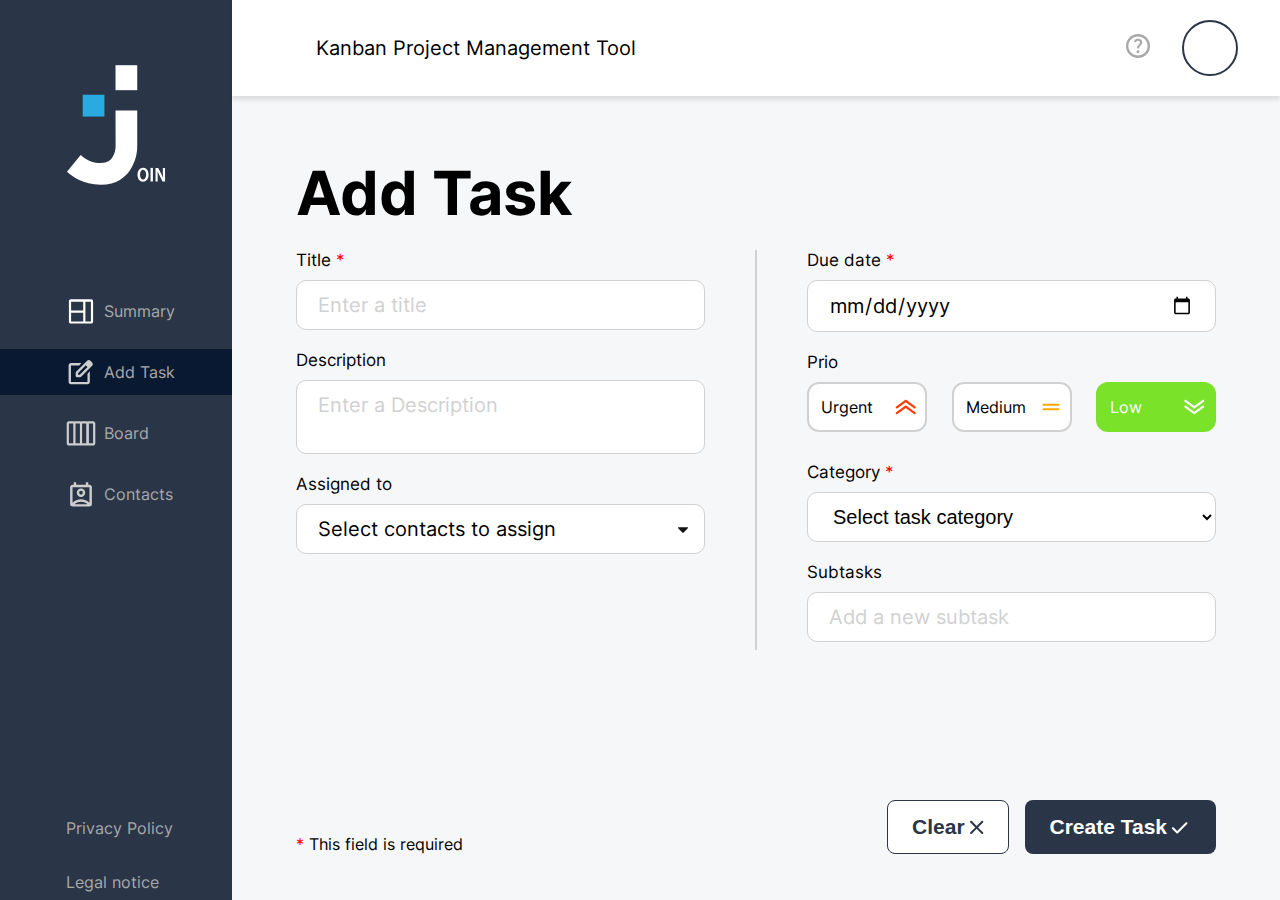
==== addTask.html @ ac91a130 "assinged useres added" ====
<!DOCTYPE html>
<html lang="en">
  <head>
    <meta charset="UTF-8" />
    <meta name="viewport" content="width=device-width, initial-scale=1.0" />
    <title>myJoin</title>
    <link
      rel="shortcut icon"
      href="./assets/icons/logo-blue-small.svg"
      type="image/x-icon"
    />
    <link rel="stylesheet" href="./style.css" />
    <link rel="stylesheet" href="./styles/standard.css" />
    <link rel="stylesheet" href="./styles/navBarHeader.css" />
    <link rel="stylesheet" href="./styles/addTask.css" />
  </head>

  <body onload="init(2);initLoad()">
    <div class="application-main" onclick="closeDropdown(event)">
      <div id="navbar-container" class="navbar-container"></div>
      <div class="application-main-content">
        <header id="header-container" class="header"></header>
        <div id="application-content" class="application-content">
          <div class="addTask-Content">
            <h1>Add Task</h1>
            <div class="form">
              <div class="first-column">
                <label required for="inputTitle"
                  >Title
                  <p class="lableRequiert">*</p></label
                >
                <input
                  class="input"
                  type="text"
                  id="inputTitle"
                  placeholder="Enter a title"
                />
                <div id="errorTitle" class="errorMassage"></div>
                <label for="description">Description</label>
                <textarea
                  class="input"
                  type="textarea"
                  placeholder="Enter a Description"
                ></textarea>
                <div class="errorMassage"></div>
                <label for="dropdownAssinged">Assigned to</label>
                <div
                  class="input dropdown select-arrow"
                  id="dropdownAssinged"
                  data-dropdown="true"
                >
                  <div
                    class="dropdown-click"
                    onclick="toggleDropdown()"
                    data-dropdown="true"
                  >
                    Select contacts to assign
                  </div>
                  <div
                    class="dropdown-list"
                    id="dropdown-list"
                    data-dropdown="true"
                  >
                    <hr class="dropdown-hr" data-dropdown="true" />
                  </div>
                </div>
                <div class="assinged-users" id="assingedUsers"></div>
              </div>

              <div class="separator"></div>

              <div class="second-column">
                <label for="inputDueDate" required
                  >Due date
                  <p class="lableRequiert">*</p></label
                >
                <input class="input" id="inputDueDate" type="date" />
                <div id="errorDueDate" class="errorMassage"></div>
                <label for="prio">Prio</label>

                <div class="radio-btns">
                  <div class="radio-container radio-urgent">
                    <input
                      type="radio"
                      id="inputPriorityUrgent"
                      name="inputPriority"
                      value="urgent"
                      oninput="changePrio(event)"
                    />
                    <label for="inputPriorityUrgent">Urgent</label>
                  </div>
                  <div class="radio-container radio-medium">
                    <input
                      type="radio"
                      id="inputPriorityMedium"
                      name="inputPriority"
                      value="medium"
                      oninput="changePrio(event)"
                    />
                    <label for="inputPriorityMedium">Medium</label>
                  </div>
                  <div class="radio-container radio-low">
                    <input
                      type="radio"
                      id="inputPriorityLow"
                      name="inputPriority"
                      value="low"
                      oninput="changePrio(event)"
                      checked
                    />
                    <label for="inputPriorityLow">Low</label>
                  </div>
                </div>
                <div class="errorMassage"></div>
                <label for="category" required
                  >Category
                  <p class="lableRequiert">*</p></label
                >
                <select class="input" id="inputCategory">
                  <option>Select task category</option>
                  <option></option>
                </select>
                <div id="errorCategory" class="errorMassage"></div>
                <label for="">Subtasks</label>
                <input
                  class="input"
                  type="text"
                  id="inputTitle"
                  placeholder="Add a new subtask"
                />
                <div class="listSubtasks" id="listSubtasks"></div>
              </div>
            </div>
            <div class="form-footer">
              <div class="text">
                <p class="lableRequiert">*</p>
                This field is required
              </div>
              <div class="form-buttons">
                <button id="btnSubmitEditTask" class="button-white">
                  Clear
                  <img src="./assets/icons/close.svg" alt="check" />
                </button>
                <button id="btnSubmitEditTask" class="button-blue">
                  Create Task
                  <img
                    src="./assets/icons/checkWithoutCircle.svg"
                    alt="check"
                  />
                </button>
              </div>
            </div>
          </div>
        </div>
      </div>
      <div id="navbar-container-mobile" class="navbar-container-mobile"></div>
    </div>

    <script src="./js/remoteStorage.js"></script>
    <script src="./js/localStorage.js"></script>
    <script src="./templates/header.template.js"></script>
    <script src="./templates/navBar.template.js"></script>
    <script src="./templates/boardDialog.template.js"></script>
    <script src="./js/navBarHeader.js"></script>
    <script src="./js/summaryUser.js"></script>
    <script src="./js/taskFrom.js"></script>
    <script src="./js/addTask.js"></script>
    <script src="./script.js"></script>
  </body>
</html>
---- style.css ----
@import url(./assets/fonts/inter.css);

:root {
  --dark-blue: #2a3647;
  --light-blue: #29abe2;
  --item-light-blue: #2f4057;
  --item-dark-blue: #091931;
  --light-grey: #d1d1d1;
  --grey: #a8a8a8;
  --dark-grey: #42526e;
  --white: #ffffff;
  --silk: #f6f7f8;
  --orange: #ff3d00;
  --box-shadow: 0px 6px 7px -3px #949494;
  --navbar-width: 232px;
  --desktop-max-width: 1920px;
  --app-max-width: calc(var(--desktop-max-width) - var(--navbar-width));
}

* {
  box-sizing: border-box;
}

html,
body {
  margin: 0;
  background-color: #f6f7f8;
  font-family: "Inter", sans-serif;
  height: 100vh;
}

input,
textarea {
  font-family: "Inter", sans-serif;
}

textarea {
  resize: none;
}

.mrg-top-6 {
  margin-top: 6px;
}

.mrg-top-12 {
  margin-top: 12px;
}

.mrg-top-26 {
  margin-top: 26px;
}

.mrg-top-32 {
  margin-top: 32px;
}

.width-100 {
  width: 100%;
}

.application-main {
  width: 100%;
  height: 100%;
  display: flex;
}

.application-main-content {
  width: calc(100% - var(--navbar-width));
}

.popup-message {
  display: none;
  position: fixed;
  top: 80px;
  right: 20px;
  background-color: var(--dark-blue);
  color: var(--grey);
  padding: 15px;
  border-radius: 8px;
  z-index: 10;
  box-shadow: var(--box-shadow);
}

.popup-message.show {
  display: block;
}
---- styles/standard.css ----
.button-blue {
  background-color: var(--dark-blue);
  color: white;
  font-size: 21px;
  font-weight: 700;
  border: unset;
  border-radius: 8px;
  padding: 14px 24px;
  display: flex;
  align-items: center;
  cursor: pointer;
}

.button-blue:hover {
  background-color: var(--light-blue);
  box-shadow: var(--box-shadow);
}

.button-blue:disabled {
  background-color: var(--grey);
  box-shadow: none;
  cursor: not-allowed;
  pointer-events: none;
}

.button-white {
  background-color: white;
  color: var(--dark-blue);
  font-size: 21px;
  font-weight: 700;
  border: unset;
  border: 1px solid var(--dark-blue);
  border-radius: 8px;
  padding: 14px 24px;
  cursor: pointer;
}

.button-white:hover {
  color: var(--light-blue);
  border: 1px solid var(--light-blue);
  box-shadow: var(--box-shadow);
}

a {
  all: unset;
  cursor: pointer;
}

.d-none {
  display: none;
}

h1 {
  font-size: 61px;
  font-weight: 700;
  margin: 0;
}

form {
  display: flex;
  flex-direction: column;
  align-items: center;
  width: 100%;
}

.lableRequiert {
  display: inline;
  color: red;
}

.input {
  /* all: unset; */
  border: 1px solid var(--light-grey);
  background-color: var(--white);
  border-radius: 10px;
  padding: 12px 21px;
  font-size: 20px;
  font-weight: 400;
}

.input:focus-visible {
  outline: 1px solid var(--light-blue);
}

::placeholder {
  color: var(--light-grey);
}

input[type="email"] {
  background: url(../assets/icons/mail.svg) no-repeat;
  background-position: 97%;
}

input[type="password"] {
  background: url(../assets/icons/eye-no.svg) no-repeat;
  background-position: 97%;
}

input[type="passwordshowtext"] {
  background: url(../assets/icons/eye.svg) no-repeat;
  background-position: 97%;
}

input[type="name"] {
  background: url(../assets/icons/person.svg) no-repeat;
  background-position: 97%;
}

input[type="call"] {
  background: url(../assets/icons/phone.svg) no-repeat;
  background-position: 97%;
}

.select-arrow {
  appearance: none;
  background-image: url(../assets/icons/select-arrow.svg);
  background-repeat: no-repeat;
  background-position: right 0.7rem top 50%;
  background-size: 0.65rem auto;
}

.dropdown {
  background-position: right 1rem top 20px;
}

.dropdown-click {
  cursor: pointer;
}

.dropdown-hr {
  border: 1px solid var(--light-grey);
}

.select-arrow.dropdown-open {
  background-image: url(../assets/icons/select-arrow-up.svg);
}

.dropdown:not(.dropdown-open) .dropdown-list {
  display: none;
}

.dropdown-list {
  height: 180px;
  overflow: auto;
}

.dropdown-list-item {
  margin-top: 10px;
}

.dropdown-list input[type="checkbox"] {
  display: none;
}

.dropdown-list input[type="checkbox"] + label {
  display: block;
  width: 100%;
  padding-left: 24px;
  padding-top: 4px;
  padding-bottom: 4px;
  border-radius: 8px;
  cursor: pointer;
  background-image: url(../assets/icons/check-button-unchecked.svg);
  background-repeat: no-repeat;
  background-position: 97%;
}

.dropdown-list input[type="checkbox"]:checked + label {
  background-color: var(--light-blue);
  background-image: url(../assets/icons/check-button-checked.svg);
  background-repeat: no-repeat;
  background-position: 97%;
}

.dropdown-list input[type="checkbox"]:hover + label {
  background-color: var(--light-grey);
}

.errorMassage {
  height: 20px;
  width: 100%;
  color: red;
  font-size: 12px;
  padding-top: 4px;
}

.inputError {
  border-color: red;
}

::-webkit-scrollbar {
  width: 8px;
}

::-webkit-scrollbar-thumb {
  background-color: #c1c1c1;
  border-radius: 6px;
  border: 2px solid #f0f0f0;
}

::-webkit-scrollbar-track {
  background: #f0f0f0;
  border-radius: 10px;
}
---- styles/navBarHeader.css ----
.navbar-container {
  height: 100%;
  width: var(--navbar-width);
  background-color: var(--dark-blue);
}

.navbar-container-mobile {
  display: none;
}

.navbar-logo-img {
  width: 100px;
  height: 122px;
  position: absolute;
  top: 64px;
  left: calc((var(--navbar-width) - 100px) / 2);
}

.navbar-logo-img:hover {
  cursor: pointer;
}

.header {
  background-color: var(--white);
  height: 96px;
  box-shadow: 0 4px 4px 0 rgba(0, 0, 0, 0.1);
  display: flex;
  align-items: center;
  justify-content: flex-start;
  font-size: 20px;
}

.header-group {
  display: flex;
  align-items: center;
  justify-content: space-between;
  width: var(--app-max-width);
}

.header-group-left {
  display: flex;
  align-items: center;
  margin-left: 42px;
  width: 100%;
}

.header-group-logo {
  width: 42px;
}

.header-group-right {
  display: flex;
  justify-content: space-between;
  align-items: center;
  margin-right: 42px;
  gap: 32px;
}

.header-help-icon {
  height: 24px;;
}

.header-avatar {
  background-color: white;
  color: var(--light-blue);
  height: 56px;
  width: 56px;
  display: flex;
  justify-content: center;
  align-items: center;
  border: 2px solid var(--dark-blue);
  border-radius: 50% 50%;
  font-weight: bold;
}

.header-avatar:hover {
  cursor: pointer;
}


/*popup menu on monogram*/
.popup-user-relative {
  max-width: 1440px;
  display: flex;
}


.popup-user {
  display: none;
  width: 170px;
  height: 204px;
  background-color: var(--dark-blue);
  border-radius: 16px 0 16px 16px;
  box-shadow: 0px 0px 4px 0px rgba(0, 0, 0, 0.1);
  position: absolute;
  right: 16px;
  top: 80px;
  padding: 10px;
  z-index: 3;
  flex-direction: column;
  align-items: center;
  justify-content: space-around;
}


.link-box {
  width: 100%;
  height: 46px;
  display: flex;
  padding-left: 16px;
  justify-content: flex-start;
  align-items: center;
  color: var(--grey);
  font-size: 18px;
}

.d-flex {
  display: flex;
}


.link-box:hover {
  background-color: var(--item-light-blue);
  cursor: pointer;
}


/*navigation bar left site*/
.navbar-main {
  margin-top: 32vh;
  display: flex;
  flex-direction: column;
}

.navbar-main-nologin {
  height: 100%;
  padding-bottom: 4vh;
  display: flex;
  flex-direction: column;
  justify-content: flex-end;
}

.navbar-menu {
  color: var(--grey);
  display: flex;
  flex-direction: column;
  gap: 15px;
}

.navbar-menu-item {
  height: 46px;
  padding-left: calc((var(--navbar-width) - 100px) / 2);
  display: flex;
  align-items: center;
  gap: 8px;
}

.navbar-menu-item:hover {
  cursor: pointer;
  background-color: var(--item-light-blue);
}

.navbar-menu-item-aktiv {
  background-color: var(--item-dark-blue);
}

.navbar-menu-item-img {
  height: 30px;
  width: 30px;
}

.navbar-footer-link {
  color: var(--grey);
  margin-top: 32vh;
  display: flex;
  flex-direction: column;
  gap: 8px;
}

a .navbar-footer-link:hover {
  all: none;
}

/* Media query for screens smaller than 860px */
@media (max-width: 1060px) {
  :root {
    --navbar-width: 180px;
  }
}

@media (max-width: 860px) {
  .header-group-logo {
    height: 64px;
    width: 64px;
    background-image: url(../assets/icons/logo-blue-small.svg);
    background-size: contain;
    background-repeat: no-repeat;
    background-position: center center;
  }

  .help-icon-mobile {
    display: none;
  }

  .header-headline-text {
    display: none;
  }

  .header-group-right {
    margin-right: 42px;
  }

  .navbar-container {
    display: none;
  }

  .application-main-content {
    width: 100%;
  }

  .navbar-container-mobile {
    display: flex;
    flex-direction: column;
    position: fixed;
    bottom: 0;
    width: 100%;
    height: 100px;
    background-color: var(--dark-blue);
    box-shadow: 0 -2px 5px rgba(0, 0, 0, 0.1);
  }

  .navbar-logo {
    display: none;
  }
  .navbar-main {
    flex-direction: row;
    justify-content: space-around;
    margin-top: 0;
  }

  .navbar-menu {
    flex-direction: row;
    justify-content: space-around;
  }

  .navbar-menu-item {
    flex-direction: column;
    align-items: center;
    height: 100%;
    width: 100px;
    padding: 16px;
    border-radius: 16px;
    font-size: 14px;
  }

  .navbar-menu-item-img {
    margin-bottom: 5px;
    margin-top: 4px;
  }

  .navbar-footer-link {
    display: none;
  }
}

@media (max-width: 560px) {
  .header {
    height: 80px;
  }

  .header-group-right {
    width: 64px;
  }

  .header-avatar {
    height: 40px;
    width: 40px;
  }

  .navbar-container-mobile {
    height: 80px;
  }
  .navbar-menu-item {
    width: 80px;
    padding: 8px;
    gap: 2px;
    border-radius: 12px;
  }
}

@media (max-width: 380px) {
  .navbar-container-mobile {
    height: 72px;
  }
  .navbar-menu {
    gap: 0px;
  }
  .navbar-menu-item {
    /* padding: 0px; */
    gap: 0px;
    border-radius: 8px;
  }
  .navbar-menu-item-img {
    margin-bottom: 2px;
    margin-top: 4px;
  }
}
---- styles/addTask.css ----
.application-main {
  overflow: hidden;
}

.application-content {
  max-width: var(--app-max-width);
  margin-left: 64px;
  margin-right: 64px;
  margin-top: 60px;
  height: calc(100% - 200px);
}

.addTask-Content {
  max-width: 1000px;
  width: 100%;
  height: 100%;
  display: flex;
  flex-direction: column;
}

.form {
  margin-top: 20px;
  display: flex;
  flex-direction: row;
  width: 100%;
  /* margin-bottom: 60px; */
  height: 550px;
}

.first-column {
  display: flex;
  flex-direction: column;
  width: 100%;
}

.second-column {
  display: flex;
  flex-direction: column;
  width: 100%;
}

.separator {
  height: 400px;
  border: 1px solid #d1d1d1;
  margin-left: 50px;
  margin-right: 50px;
}

label {
  margin-bottom: 10px;
  font-size: 17px;
}

.listSubtasks {
  min-height: 10px;
  height: 100px;
}

.radio-btns {
  display: flex;
  justify-content: space-between;
}

.radio-container input[type="radio"] {
  display: none;
}

.radio-container label {
  display: inline-flex;
  width: 120px;
  height: 50px;
  align-items: center;
  padding: 6px 12px;
  border: 2px solid var(--light-grey);
  border-radius: 12px;
  font-size: 16px;
  cursor: pointer;
}

.radio-urgent input[type="radio"]:checked + label {
  border-color: #ff3d00;
  background-color: #ff3d00;
  color: white;
  background-image: url(../assets/icons/urgent-priority-small-white.svg);
  background-repeat: no-repeat;
}

.radio-medium input[type="radio"]:checked + label {
  border-color: #ffa800;
  background-color: #ffa800;
  color: white;
  background-image: url(../assets/icons/medium-priority-small-white.svg);
  background-repeat: no-repeat;
}

.radio-low input[type="radio"]:checked + label {
  border-color: #7ae229;
  background-color: #7ae229;
  color: white;
  background-image: url(../assets/icons/low-priority-small-white.svg);
  background-repeat: no-repeat;
}

.radio-urgent label {
  background: url(../assets/icons/urgent-priority-small-color.svg) no-repeat;
  background-position: 90%;
  background-color: white;
}

.radio-medium label {
  background: url(../assets/icons/medium-priority-small-color.svg) no-repeat;
  background-position: 90%;
  background-color: white;
}

.radio-low label {
  background: url(../assets/icons/low-priority-small-color.svg) no-repeat;
  background-position: 90%;
  background-color: white;
}

.form-footer {
  display: flex;
  justify-content: space-between;
  align-items: flex-end;
}

.form-buttons {
  display: flex;
  gap: 16px;
}

.button-white:hover img {
  filter: brightness(0) saturate(100%) invert(53%) sepia(98%) saturate(891%)
    hue-rotate(165deg) brightness(95%) contrast(86%);
}

.assinged-users {
  margin-top: 16px;
  display: flex;
  flex-wrap: wrap;
  gap: 8px;
}

.assign-name {
  display: flex;
  justify-content: center;
  align-items: center;
  color: white;
  font-size: 12px;
  height: 32px;
  width: 32px;
  border-radius: 50%;
  border: 1px solid #ffffff;
}
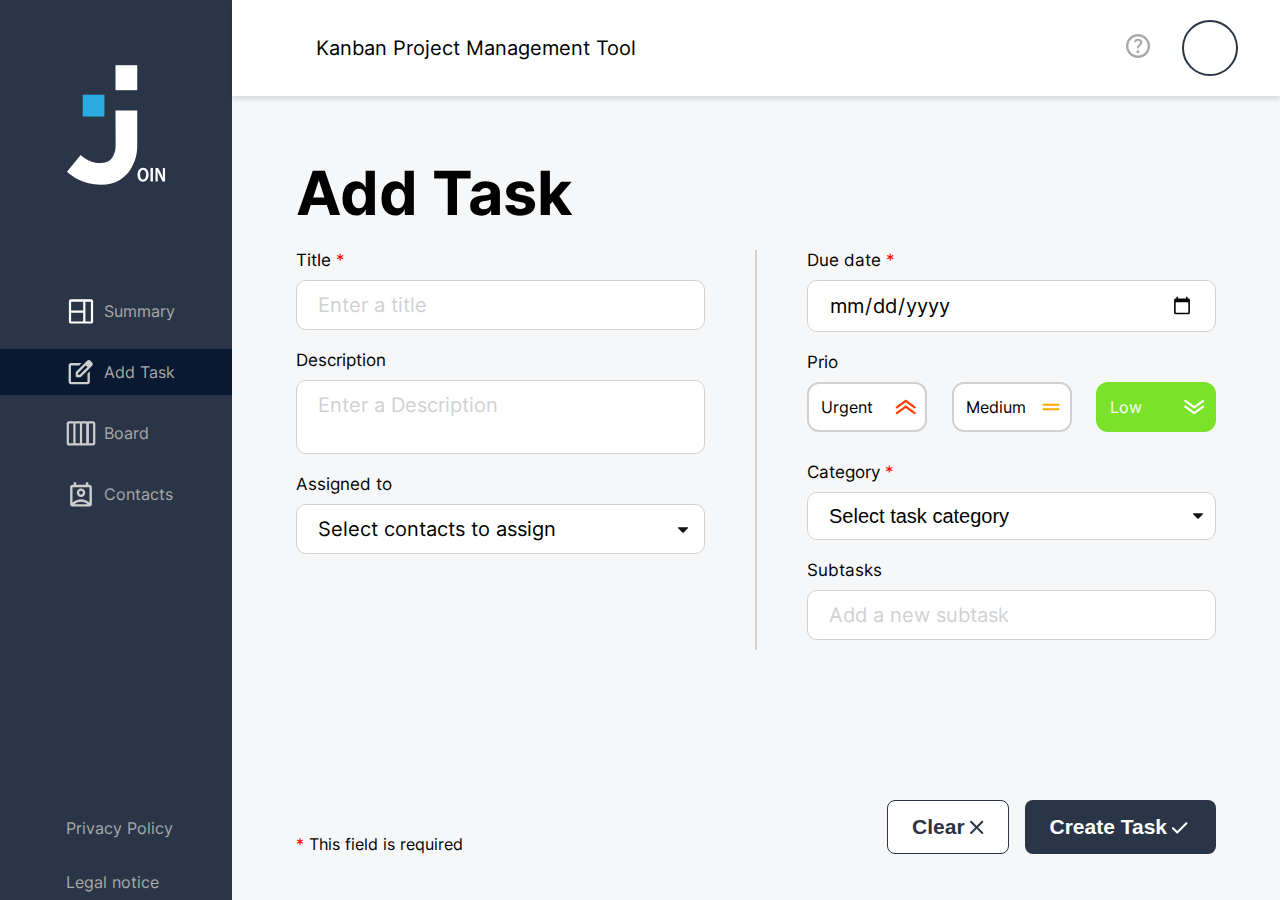
==== commit 293575e8: "select style changed" ====
--- a/addTask.html
+++ b/addTask.html
@@ -116,9 +116,10 @@
                   >Category
                   <p class="lableRequiert">*</p></label
                 >
-                <select class="input" id="inputCategory">
-                  <option>Select task category</option>
-                  <option></option>
+                <select class="input select-arrow" id="inputCategory">
+                  <option value="">Select task category</option>
+                  <option value="user-story">User Story</option>
+                  <option value="technical-task">Technical Task</option>
                 </select>
                 <div id="errorCategory" class="errorMassage"></div>
                 <label for="">Subtasks</label>
--- a/styles/standard.css
+++ b/styles/standard.css
@@ -78,7 +78,8 @@
   font-weight: 400;
 }
 
-.input:focus-visible {
+.input:focus-visible,
+.dropdown-open {
   outline: 1px solid var(--light-blue);
 }
 
--- a/styles/addTask.css
+++ b/styles/addTask.css
@@ -153,3 +153,7 @@
   border-radius: 50%;
   border: 1px solid #ffffff;
 }
+
+select:focus {
+  background-image: url(../assets/icons/select-arrow-up.svg);
+}
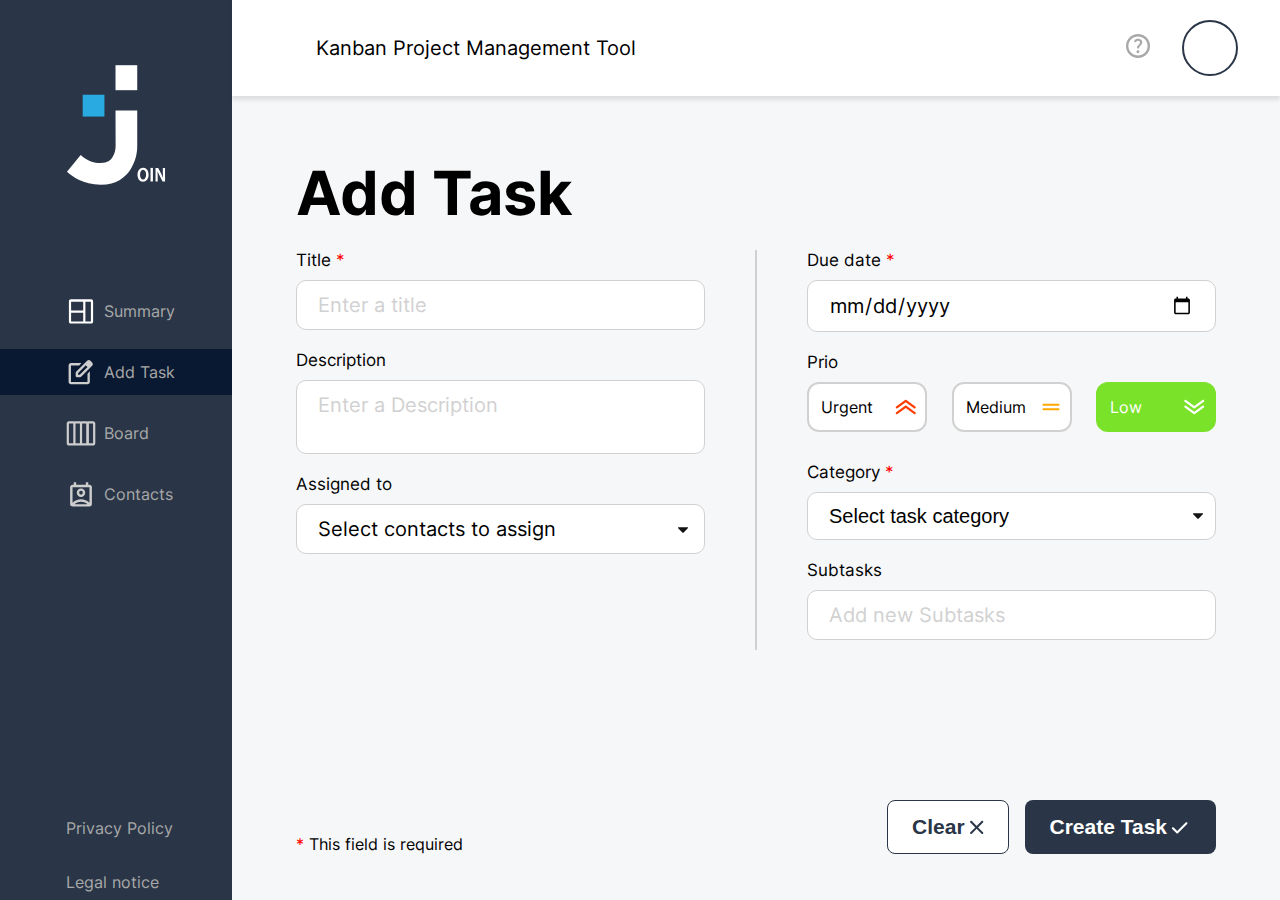
==== commit e0c2f709: "from added Task finished" ====
--- a/addTask.html
+++ b/addTask.html
@@ -34,6 +34,7 @@
                   type="text"
                   id="inputTitle"
                   placeholder="Enter a title"
+                  oninput="changeTitle(event)"
                 />
                 <div id="errorTitle" class="errorMassage"></div>
                 <label for="description">Description</label>
@@ -41,6 +42,7 @@
                   class="input"
                   type="textarea"
                   placeholder="Enter a Description"
+                  oninput="changeDescription(event)"
                 ></textarea>
                 <div class="errorMassage"></div>
                 <label for="dropdownAssinged">Assigned to</label>
@@ -74,7 +76,12 @@
                   >Due date
                   <p class="lableRequiert">*</p></label
                 >
-                <input class="input" id="inputDueDate" type="date" />
+                <input
+                  class="input"
+                  id="inputDueDate"
+                  type="date"
+                  oninput="changeDueDate(event)"
+                />
                 <div id="errorDueDate" class="errorMassage"></div>
                 <label for="prio">Prio</label>
 
@@ -116,19 +123,35 @@
                   >Category
                   <p class="lableRequiert">*</p></label
                 >
-                <select class="input select-arrow" id="inputCategory">
-                  <option value="">Select task category</option>
+                <select
+                  class="input select-arrow"
+                  id="inputCategory"
+                  oninput="changeCategory(event)"
+                >
+                  <option value="" disabled selected>
+                    Select task category
+                  </option>
                   <option value="user-story">User Story</option>
                   <option value="technical-task">Technical Task</option>
                 </select>
                 <div id="errorCategory" class="errorMassage"></div>
                 <label for="">Subtasks</label>
-                <input
-                  class="input"
-                  type="text"
-                  id="inputTitle"
-                  placeholder="Add a new subtask"
-                />
+                <div class="input-group">
+                  <input
+                    type="text"
+                    class="input-subtasks"
+                    id="inputSubtasks"
+                    placeholder="Add new Subtasks"
+                    oninput="changeVisibilityButton(event)"
+                  />
+                  <img
+                    src="./assets/icons/checkWithoutCircle.svg"
+                    alt="check"
+                    class="subtaskCheckBtn"
+                    onclick="addNewSubtask()"
+                    id="subtaskCheckBtn"
+                  />
+                </div>
                 <div class="listSubtasks" id="listSubtasks"></div>
               </div>
             </div>
@@ -138,11 +161,15 @@
                 This field is required
               </div>
               <div class="form-buttons">
-                <button id="btnSubmitEditTask" class="button-white">
+                <button id="btnResetTask" class="button-white">
                   Clear
                   <img src="./assets/icons/close.svg" alt="check" />
                 </button>
-                <button id="btnSubmitEditTask" class="button-blue">
+                <button
+                  id="btnSubmitEditTask"
+                  class="button-blue"
+                  onclick="submitNewTask()"
+                >
                   Create Task
                   <img
                     src="./assets/icons/checkWithoutCircle.svg"
--- a/styles/addTask.css
+++ b/styles/addTask.css
@@ -157,3 +157,77 @@
 select:focus {
   background-image: url(../assets/icons/select-arrow-up.svg);
 }
+
+.input-group {
+  border: 1px solid var(--light-grey);
+  background-color: var(--white);
+  border-radius: 10px;
+  padding: 12px 21px;
+  width: 100%;
+  display: flex;
+  justify-content: space-between;
+}
+
+.input-group:has(.input-subtasks:focus) {
+  border: 1px solid var(--light-blue);
+}
+
+.input-subtasks {
+  border: unset;
+  padding: 0;
+  margin: 0;
+  font-size: 20px;
+  font-weight: 400;
+  flex: 1;
+  width: 100%;
+}
+
+.input-subtasks:focus-visible {
+  outline: none;
+}
+
+.subtaskCheckBtn {
+  filter: invert(1);
+  cursor: pointer;
+  display: none;
+}
+
+.subtaskCheckBtnActive {
+  display: block;
+}
+
+.listSubtasks {
+  font-size: 16px;
+  margin-top: 8px;
+}
+
+.subtask-list-item {
+  padding: 4px 24px;
+  position: relative;
+  display: flex;
+  justify-content: space-between;
+  align-items: center;
+}
+
+.subtask-list-img {
+  display: none;
+  height: 16px;
+  cursor: pointer;
+}
+.subtask-list-item:hover .subtask-list-img {
+  display: block;
+}
+
+.subtask-list-item:hover {
+  background-color: var(--light-grey);
+  border-radius: 8px;
+}
+
+.subtask-list-item::before {
+  content: "•";
+  position: absolute;
+  left: 8px;
+  top: 0;
+  font-size: 16px;
+  line-height: 1.5;
+}
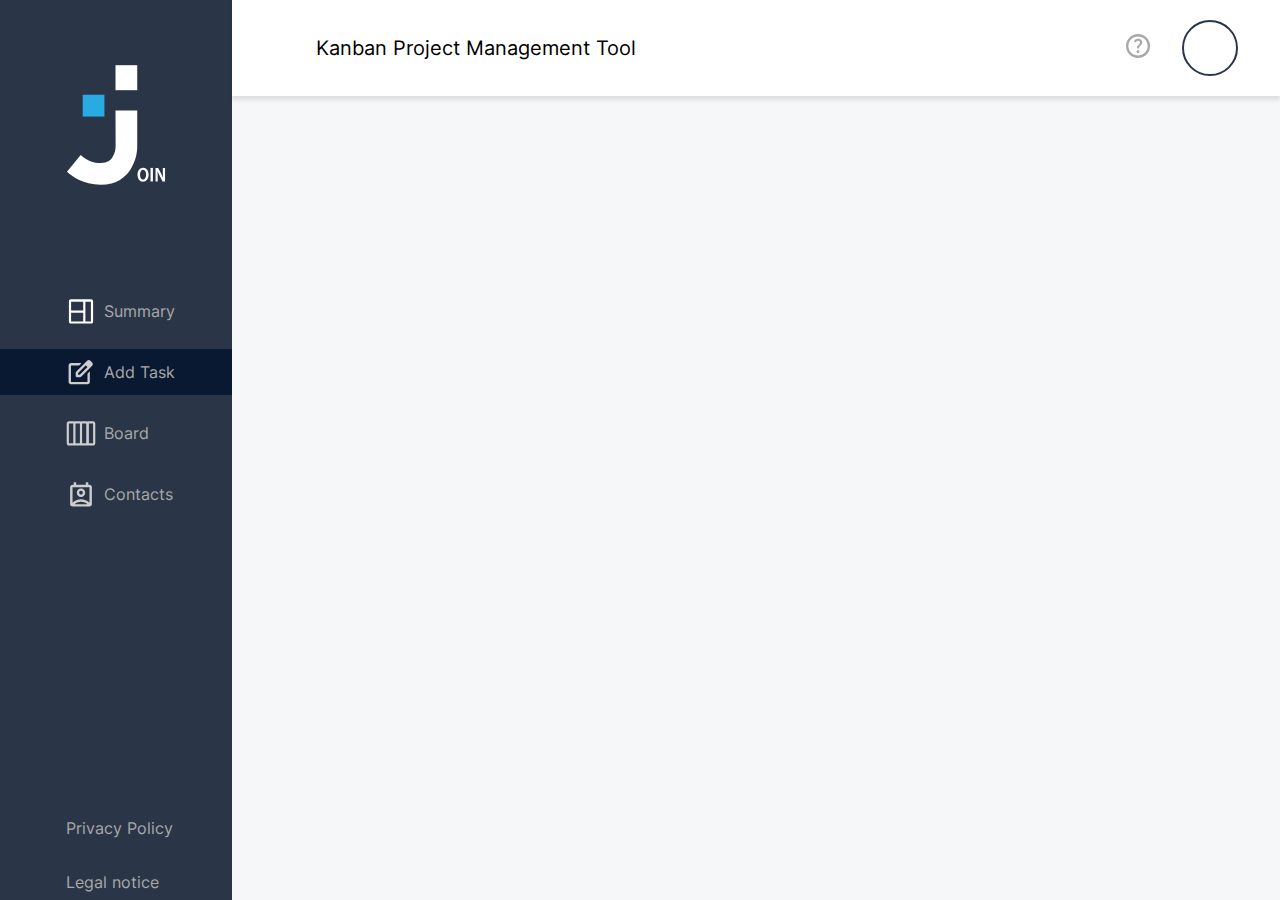
==== commit 2bda9f23: "form outsourced to template" ====
--- a/addTask.html
+++ b/addTask.html
@@ -19,167 +19,9 @@
     <div class="application-main" onclick="closeDropdown(event)">
       <div id="navbar-container" class="navbar-container"></div>
       <div class="application-main-content">
+        <div id="addTask-popup-message" class="popup-message"></div>
         <header id="header-container" class="header"></header>
-        <div id="application-content" class="application-content">
-          <div class="addTask-Content">
-            <h1>Add Task</h1>
-            <div class="form">
-              <div class="first-column">
-                <label required for="inputTitle"
-                  >Title
-                  <p class="lableRequiert">*</p></label
-                >
-                <input
-                  class="input"
-                  type="text"
-                  id="inputTitle"
-                  placeholder="Enter a title"
-                  oninput="changeTitle(event)"
-                />
-                <div id="errorTitle" class="errorMassage"></div>
-                <label for="description">Description</label>
-                <textarea
-                  class="input"
-                  type="textarea"
-                  placeholder="Enter a Description"
-                  oninput="changeDescription(event)"
-                ></textarea>
-                <div class="errorMassage"></div>
-                <label for="dropdownAssinged">Assigned to</label>
-                <div
-                  class="input dropdown select-arrow"
-                  id="dropdownAssinged"
-                  data-dropdown="true"
-                >
-                  <div
-                    class="dropdown-click"
-                    onclick="toggleDropdown()"
-                    data-dropdown="true"
-                  >
-                    Select contacts to assign
-                  </div>
-                  <div
-                    class="dropdown-list"
-                    id="dropdown-list"
-                    data-dropdown="true"
-                  >
-                    <hr class="dropdown-hr" data-dropdown="true" />
-                  </div>
-                </div>
-                <div class="assinged-users" id="assingedUsers"></div>
-              </div>
-
-              <div class="separator"></div>
-
-              <div class="second-column">
-                <label for="inputDueDate" required
-                  >Due date
-                  <p class="lableRequiert">*</p></label
-                >
-                <input
-                  class="input"
-                  id="inputDueDate"
-                  type="date"
-                  oninput="changeDueDate(event)"
-                />
-                <div id="errorDueDate" class="errorMassage"></div>
-                <label for="prio">Prio</label>
-
-                <div class="radio-btns">
-                  <div class="radio-container radio-urgent">
-                    <input
-                      type="radio"
-                      id="inputPriorityUrgent"
-                      name="inputPriority"
-                      value="urgent"
-                      oninput="changePrio(event)"
-                    />
-                    <label for="inputPriorityUrgent">Urgent</label>
-                  </div>
-                  <div class="radio-container radio-medium">
-                    <input
-                      type="radio"
-                      id="inputPriorityMedium"
-                      name="inputPriority"
-                      value="medium"
-                      oninput="changePrio(event)"
-                    />
-                    <label for="inputPriorityMedium">Medium</label>
-                  </div>
-                  <div class="radio-container radio-low">
-                    <input
-                      type="radio"
-                      id="inputPriorityLow"
-                      name="inputPriority"
-                      value="low"
-                      oninput="changePrio(event)"
-                      checked
-                    />
-                    <label for="inputPriorityLow">Low</label>
-                  </div>
-                </div>
-                <div class="errorMassage"></div>
-                <label for="category" required
-                  >Category
-                  <p class="lableRequiert">*</p></label
-                >
-                <select
-                  class="input select-arrow"
-                  id="inputCategory"
-                  oninput="changeCategory(event)"
-                >
-                  <option value="" disabled selected>
-                    Select task category
-                  </option>
-                  <option value="user-story">User Story</option>
-                  <option value="technical-task">Technical Task</option>
-                </select>
-                <div id="errorCategory" class="errorMassage"></div>
-                <label for="">Subtasks</label>
-                <div class="input-group">
-                  <input
-                    type="text"
-                    class="input-subtasks"
-                    id="inputSubtasks"
-                    placeholder="Add new Subtasks"
-                    oninput="changeVisibilityButton(event)"
-                  />
-                  <img
-                    src="./assets/icons/checkWithoutCircle.svg"
-                    alt="check"
-                    class="subtaskCheckBtn"
-                    onclick="addNewSubtask()"
-                    id="subtaskCheckBtn"
-                  />
-                </div>
-                <div class="listSubtasks" id="listSubtasks"></div>
-              </div>
-            </div>
-            <div class="form-footer">
-              <div class="text">
-                <p class="lableRequiert">*</p>
-                This field is required
-              </div>
-              <div class="form-buttons">
-                <button id="btnResetTask" class="button-white">
-                  Clear
-                  <img src="./assets/icons/close.svg" alt="check" />
-                </button>
-                <button
-                  id="btnSubmitEditTask"
-                  class="button-blue"
-                  onclick="submitNewTask()"
-                >
-                  Create Task
-                  <img
-                    src="./assets/icons/checkWithoutCircle.svg"
-                    alt="check"
-                  />
-                </button>
-              </div>
-            </div>
-          </div>
-        </div>
+        <div id="application-content" class="application-content"></div>
       </div>
       <div id="navbar-container-mobile" class="navbar-container-mobile"></div>
     </div>
@@ -189,6 +31,7 @@
     <script src="./templates/header.template.js"></script>
     <script src="./templates/navBar.template.js"></script>
     <script src="./templates/boardDialog.template.js"></script>
+    <script src="./templates/addTask.template.js"></script>
     <script src="./js/navBarHeader.js"></script>
     <script src="./js/summaryUser.js"></script>
     <script src="./js/taskFrom.js"></script>
--- a/styles/addTask.css
+++ b/styles/addTask.css
@@ -53,7 +53,10 @@
 
 .listSubtasks {
   min-height: 10px;
-  height: 100px;
+  max-height: 120px;
+  overflow: auto;
+  font-size: 16px;
+  margin-top: 8px;
 }
 
 .radio-btns {
@@ -196,11 +199,6 @@
   display: block;
 }
 
-.listSubtasks {
-  font-size: 16px;
-  margin-top: 8px;
-}
-
 .subtask-list-item {
   padding: 4px 24px;
   position: relative;
@@ -231,3 +229,78 @@
   font-size: 16px;
   line-height: 1.5;
 }
+
+@media (max-width: 1120px) {
+  .application-content {
+    margin-left: 24px;
+    margin-right: 24px;
+    height: 90%;
+  }
+
+  .form-footer {
+    margin-top: 16px;
+  }
+}
+
+@media (max-width: 990px) {
+  .application-content {
+    padding-left: 64px;
+    padding-right: 64px;
+    margin-left: 0;
+    margin-right: 0;
+    height: 80%;
+  }
+  .form {
+    flex-direction: column;
+    height: auto;
+    overflow: auto;
+  }
+  .separator {
+    display: none;
+  }
+  .radio-btns {
+    width: 100%;
+    justify-content: center;
+    flex-wrap: wrap;
+    gap: 16px;
+  }
+}
+
+@media (max-width: 860px) {
+  .application-content {
+    height: 70%;
+  }
+}
+
+@media (max-width: 650px) {
+  .application-content {
+    padding-left: 24px;
+    padding-right: 24px;
+  }
+}
+@media (max-width: 560px) {
+  .form-footer {
+    flex-direction: column;
+    align-items: flex-start;
+  }
+
+  .application-content {
+    margin-top: 40px;
+    height: 75%;
+  }
+}
+@media (max-width: 390px) {
+  .application-content {
+    padding-left: 8px;
+    padding-right: 8px;
+  }
+  .button-white,
+  .button-blue {
+    padding: 12px 16px;
+    font-size: 16px;
+  }
+
+  h1 {
+    font-size: 36px;
+  }
+}
